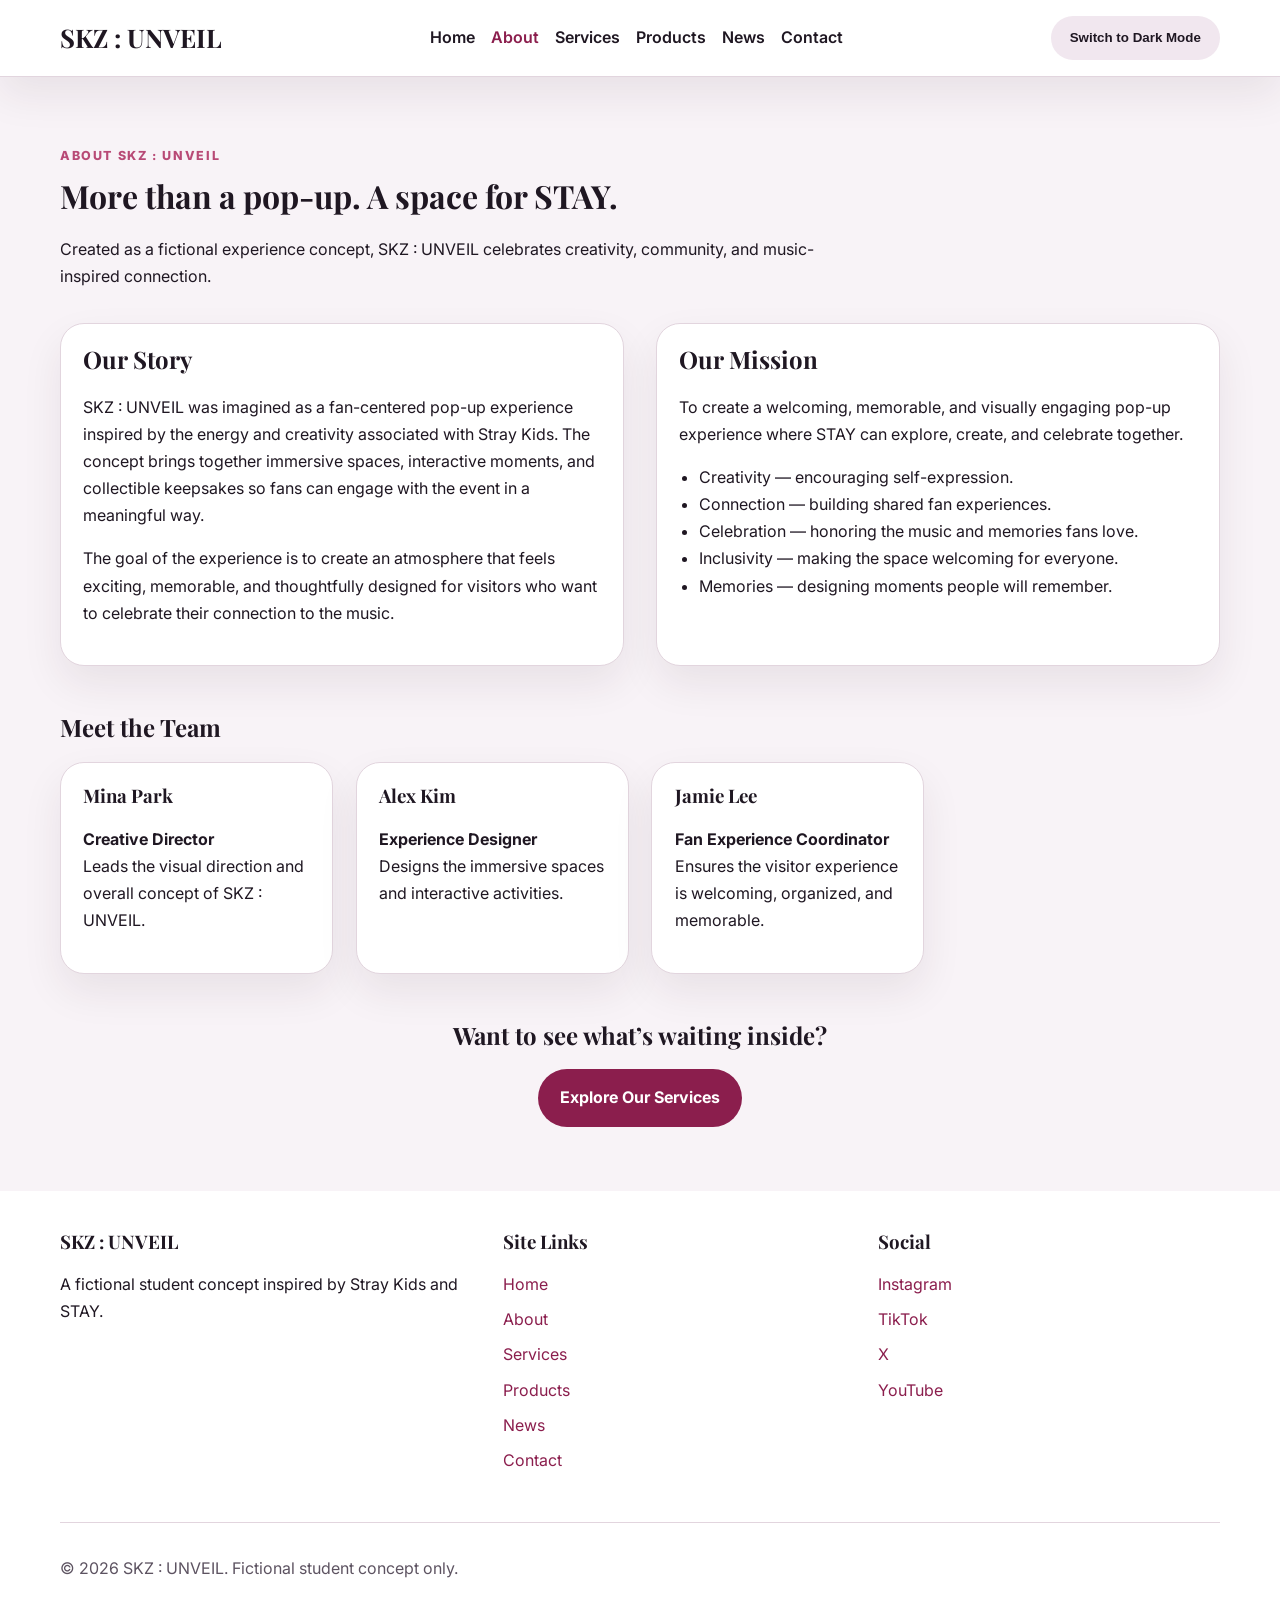
==== about.html @ d217f374 "Initial commit: HTML, CSS, JS, and JSON data" ====
<!DOCTYPE html>
<html lang="en" data-theme="light">
<head>
  <meta charset="UTF-8" />
  <meta name="viewport" content="width=device-width, initial-scale=1.0" />
  <title>About | SKZ : UNVEIL</title>
  <link rel="preconnect" href="https://fonts.googleapis.com">
  <link rel="preconnect" href="https://fonts.gstatic.com" crossorigin>
  <link href="https://fonts.googleapis.com/css2?family=Inter:wght@400;500;600;700;800&family=Playfair+Display:wght@600;700&display=swap" rel="stylesheet">
  <link rel="stylesheet" href="css/style.css" />
</head>
<body>
  <header class="site-header">
    <div class="container nav-wrap">
      <a class="brand" href="index.html">SKZ : UNVEIL</a>
      <nav class="site-nav" aria-label="Main navigation">
        <a href="index.html">Home</a>
        <a href="about.html" class="active">About</a>
        <a href="services.html">Services</a>
        <a href="products.html">Products</a>
        <a href="blog.html">News</a>
        <a href="contact.html">Contact</a>
      </nav>
      <button id="theme-toggle" class="theme-toggle" type="button">Switch to Dark Mode</button>
    </div>
  </header>

  <main class="section">
    <div class="container">
      <div class="section-heading">
        <span class="eyebrow">About SKZ : UNVEIL</span>
        <h1>More than a pop-up. A space for STAY.</h1>
        <p>Created as a fictional experience concept, SKZ : UNVEIL celebrates creativity, community, and music-inspired connection.</p>
      </div>

      <div class="two-col">
        <section class="content-card">
          <h2>Our Story</h2>
          <p>
            SKZ : UNVEIL was imagined as a fan-centered pop-up experience inspired by the energy and
            creativity associated with Stray Kids. The concept brings together immersive spaces,
            interactive moments, and collectible keepsakes so fans can engage with the event in a
            meaningful way.
          </p>
          <p>
            The goal of the experience is to create an atmosphere that feels exciting, memorable, and
            thoughtfully designed for visitors who want to celebrate their connection to the music.
          </p>
        </section>

        <aside class="content-card">
          <h2>Our Mission</h2>
          <p>
            To create a welcoming, memorable, and visually engaging pop-up experience where STAY can
            explore, create, and celebrate together.
          </p>
          <ul class="styled-list">
            <li>Creativity — encouraging self-expression.</li>
            <li>Connection — building shared fan experiences.</li>
            <li>Celebration — honoring the music and memories fans love.</li>
            <li>Inclusivity — making the space welcoming for everyone.</li>
            <li>Memories — designing moments people will remember.</li>
          </ul>
        </aside>
      </div>

      <section class="section-inner">
        <h2>Meet the Team</h2>
        <div class="feature-grid">
          <article class="feature-card">
            <h3>Mina Park</h3>
            <p><strong>Creative Director</strong><br>Leads the visual direction and overall concept of SKZ : UNVEIL.</p>
          </article>
          <article class="feature-card">
            <h3>Alex Kim</h3>
            <p><strong>Experience Designer</strong><br>Designs the immersive spaces and interactive activities.</p>
          </article>
          <article class="feature-card">
            <h3>Jamie Lee</h3>
            <p><strong>Fan Experience Coordinator</strong><br>Ensures the visitor experience is welcoming, organized, and memorable.</p>
          </article>
        </div>
      </section>

      <section class="section-inner center-cta">
        <h2>Want to see what’s waiting inside?</h2>
        <a class="btn btn-primary" href="services.html">Explore Our Services</a>
      </section>
    </div>
  </main>

  <footer class="site-footer">
    <div class="container footer-grid">
      <div>
        <h3>SKZ : UNVEIL</h3>
        <p>A fictional student concept inspired by Stray Kids and STAY.</p>
      </div>
      <div>
        <h3>Site Links</h3>
        <ul class="footer-links">
          <li><a href="index.html">Home</a></li>
          <li><a href="about.html">About</a></li>
          <li><a href="services.html">Services</a></li>
          <li><a href="products.html">Products</a></li>
          <li><a href="blog.html">News</a></li>
          <li><a href="contact.html">Contact</a></li>
        </ul>
      </div>
      <div>
        <h3>Social</h3>
        <ul class="footer-links">
          <li><a href="#">Instagram</a></li>
          <li><a href="#">TikTok</a></li>
          <li><a href="#">X</a></li>
          <li><a href="#">YouTube</a></li>
        </ul>
      </div>
    </div>
    <div class="container footer-bottom">
      <p>&copy; 2026 SKZ : UNVEIL. Fictional student concept only.</p>
    </div>
  </footer>
</body>
</html>
---- css/style.css ----
:root {
    --bg: #f8f3f7;
    --surface: #ffffff;
    --surface-2: #f1e7ef;
    --text: #1f1722;
    --muted: #5d5361;
    --accent: #8b1e4d;
    --accent-2: #b84a76;
    --border: #e2d5de;
    --shadow: 0 18px 40px rgba(47, 22, 35, 0.08);
  }
  
  [data-theme="dark"] {
    --bg: #110d12;
    --surface: #1b151d;
    --surface-2: #251c27;
    --text: #f8eef4;
    --muted: #d7c2ce;
    --accent: #e56f9b;
    --accent-2: #ff9ab9;
    --border: #3b2d39;
    --shadow: 0 18px 40px rgba(0, 0, 0, 0.25);
  }
  
  * {
    box-sizing: border-box;
  }
  
  html {
    scroll-behavior: smooth;
  }
  
  body {
    margin: 0;
    font-family: "Inter", sans-serif;
    background: var(--bg);
    color: var(--text);
    line-height: 1.7;
  }
  
  img {
    width: 100%;
    display: block;
    border-radius: 24px;
  }
  
  a {
    color: var(--accent);
    text-decoration: none;
  }
  
  a:hover {
    text-decoration: underline;
  }
  
  .container {
    width: min(1160px, 92%);
    margin: 0 auto;
  }
  
  .site-header,
  .site-footer {
    background: var(--surface);
    border-color: var(--border);
  }
  
  .site-header {
    position: sticky;
    top: 0;
    z-index: 1000;
    border-bottom: 1px solid var(--border);
    box-shadow: var(--shadow);
  }
  
  .nav-wrap {
    display: flex;
    align-items: center;
    justify-content: space-between;
    gap: 1rem;
    flex-wrap: wrap;
    padding: 1rem 0;
  }
  
  .brand {
    font-family: "Playfair Display", serif;
    font-size: 1.6rem;
    font-weight: 700;
    color: var(--text);
  }
  
  .site-nav {
    display: flex;
    flex-wrap: wrap;
    gap: 1rem;
  }
  
  .site-nav a {
    color: var(--text);
    font-weight: 600;
  }
  
  .site-nav a.active {
    color: var(--accent);
  }
  
  .theme-toggle,
  .btn {
    border: 0;
    cursor: pointer;
    border-radius: 999px;
    font-weight: 700;
    transition: 0.2s ease;
  }
  
  .theme-toggle {
    padding: 0.9rem 1.2rem;
    background: var(--surface-2);
    color: var(--text);
  }
  
  .btn {
    display: inline-block;
    padding: 0.95rem 1.35rem;
  }
  
  .btn-primary {
    background: var(--accent);
    color: white;
  }
  
  .btn-primary:hover {
    background: var(--accent-2);
    text-decoration: none;
  }
  
  .btn-secondary {
    background: transparent;
    border: 1px solid var(--border);
    color: var(--text);
  }
  
  .hero {
    padding: 4.5rem 0 3rem;
  }
  
  .hero-grid,
  .two-col,
  .contact-grid {
    display: grid;
    gap: 2rem;
  }
  
  .hero-grid {
    grid-template-columns: 1.05fr 0.95fr;
    align-items: center;
  }
  
  .hero-content h1,
  .section-heading h1,
  h1, h2, h3 {
    font-family: "Playfair Display", serif;
    line-height: 1.15;
    margin-top: 0;
  }
  
  .hero-content h1 {
    font-size: clamp(2.7rem, 5vw, 5rem);
    margin-bottom: 1rem;
  }
  
  .lead {
    font-size: 1.08rem;
    color: var(--muted);
    max-width: 62ch;
  }
  
  .hero-actions {
    display: flex;
    gap: 1rem;
    flex-wrap: wrap;
    margin: 1.5rem 0;
  }
  
  .hero-panel {
    position: relative;
  }
  
  .hero-panel img {
    min-height: 460px;
    object-fit: cover;
  }
  
  .hero-card {
    position: absolute;
    bottom: 1.2rem;
    left: 1.2rem;
    right: 1.2rem;
    background: rgba(255,255,255,0.88);
    color: #231923;
    border-radius: 20px;
    padding: 1rem 1.2rem;
    box-shadow: var(--shadow);
  }
  
  [data-theme="dark"] .hero-card {
    background: rgba(19, 15, 20, 0.88);
    color: var(--text);
  }
  
  .eyebrow {
    display: inline-block;
    margin-bottom: 0.75rem;
    text-transform: uppercase;
    letter-spacing: 0.13em;
    font-size: 0.78rem;
    font-weight: 800;
    color: var(--accent-2);
  }
  
  .section {
    padding: 4rem 0;
  }
  
  .section-heading {
    max-width: 760px;
    margin-bottom: 2rem;
  }
  
  .feature-grid,
  .service-grid,
  .product-grid,
  .blog-grid,
  .steps {
    display: grid;
    gap: 1.4rem;
  }
  
  .feature-grid {
    grid-template-columns: repeat(4, 1fr);
  }
  
  .service-grid {
    grid-template-columns: repeat(2, 1fr);
  }
  
  .product-grid {
    grid-template-columns: repeat(3, 1fr);
  }
  
  .blog-grid {
    grid-template-columns: repeat(2, 1fr);
  }
  
  .feature-card,
  .service-card,
  .content-card,
  .product-card,
  .blog-card,
  .step,
  .cta-box {
    background: var(--surface);
    border: 1px solid var(--border);
    border-radius: 24px;
    box-shadow: var(--shadow);
  }
  
  .feature-card,
  .service-card,
  .content-card,
  .step {
    padding: 1.4rem;
  }
  
  .product-card,
  .blog-card {
    overflow: hidden;
  }
  
  .product-body,
  .blog-body {
    padding: 1.2rem;
  }
  
  .alt-section {
    background: var(--surface-2);
  }
  
  .two-col {
    grid-template-columns: 1fr 1fr;
  }
  
  .info-item,
  .styled-list,
  .faq details,
  .social-block {
    margin-bottom: 1rem;
  }
  
  .styled-list {
    padding-left: 1.2rem;
  }
  
  .section-inner {
    margin-top: 3rem;
  }
  
  .center-cta {
    text-align: center;
  }
  
  .cta-box {
    padding: 2rem;
    text-align: center;
  }
  
  .filter-wrap {
    margin-bottom: 1.5rem;
  }
  
  .filter-wrap input,
  .contact-form input,
  .contact-form textarea {
    width: 100%;
    padding: 0.95rem 1rem;
    border-radius: 16px;
    border: 1px solid var(--border);
    background: var(--surface);
    color: var(--text);
    font: inherit;
  }
  
  .filter-wrap #no-results {
    display: none;
    color: var(--accent);
    font-weight: 700;
  }
  
  .tag {
    display: inline-block;
    background: var(--surface-2);
    color: var(--accent);
    font-size: 0.8rem;
    font-weight: 800;
    border-radius: 999px;
    padding: 0.35rem 0.75rem;
    margin-bottom: 0.8rem;
  }
  
  .meta {
    color: var(--muted);
    font-size: 0.95rem;
  }
  
  .faq details {
    background: var(--surface);
    border: 1px solid var(--border);
    border-radius: 16px;
    padding: 1rem 1.1rem;
    box-shadow: var(--shadow);
  }
  
  .faq summary {
    cursor: pointer;
    font-weight: 700;
  }
  
  .contact-grid {
    grid-template-columns: 1fr 1fr;
    align-items: start;
  }
  
  .contact-form {
    display: grid;
    gap: 0.8rem;
  }
  
  .form-note {
    font-size: 0.92rem;
    color: var(--muted);
  }
  
  .footer-grid {
    display: grid;
    grid-template-columns: 1.2fr 1fr 1fr;
    gap: 2rem;
    padding: 2.5rem 0;
  }
  
  .footer-links {
    list-style: none;
    padding: 0;
    margin: 0;
  }
  
  .footer-links li {
    margin-bottom: 0.5rem;
  }
  
  .footer-bottom {
    border-top: 1px solid var(--border);
    padding: 1rem 0 2rem;
    color: var(--muted);
  }
  
  .error-msg {
    display: block;
    color: #d94d4d;
    font-size: 0.9rem;
  }
  
  @media (max-width: 980px) {
    .hero-grid,
    .two-col,
    .contact-grid,
    .footer-grid,
    .feature-grid,
    .product-grid {
      grid-template-columns: 1fr 1fr;
    }
  
    .blog-grid,
    .service-grid {
      grid-template-columns: 1fr;
    }
  }
  
  @media (max-width: 720px) {
    .hero-grid,
    .two-col,
    .contact-grid,
    .footer-grid,
    .feature-grid,
    .product-grid {
      grid-template-columns: 1fr;
    }
  
    .nav-wrap {
      justify-content: center;
    }
  
    .site-nav {
      justify-content: center;
    }
  
    .hero-content h1 {
      font-size: 2.6rem;
    }
  }
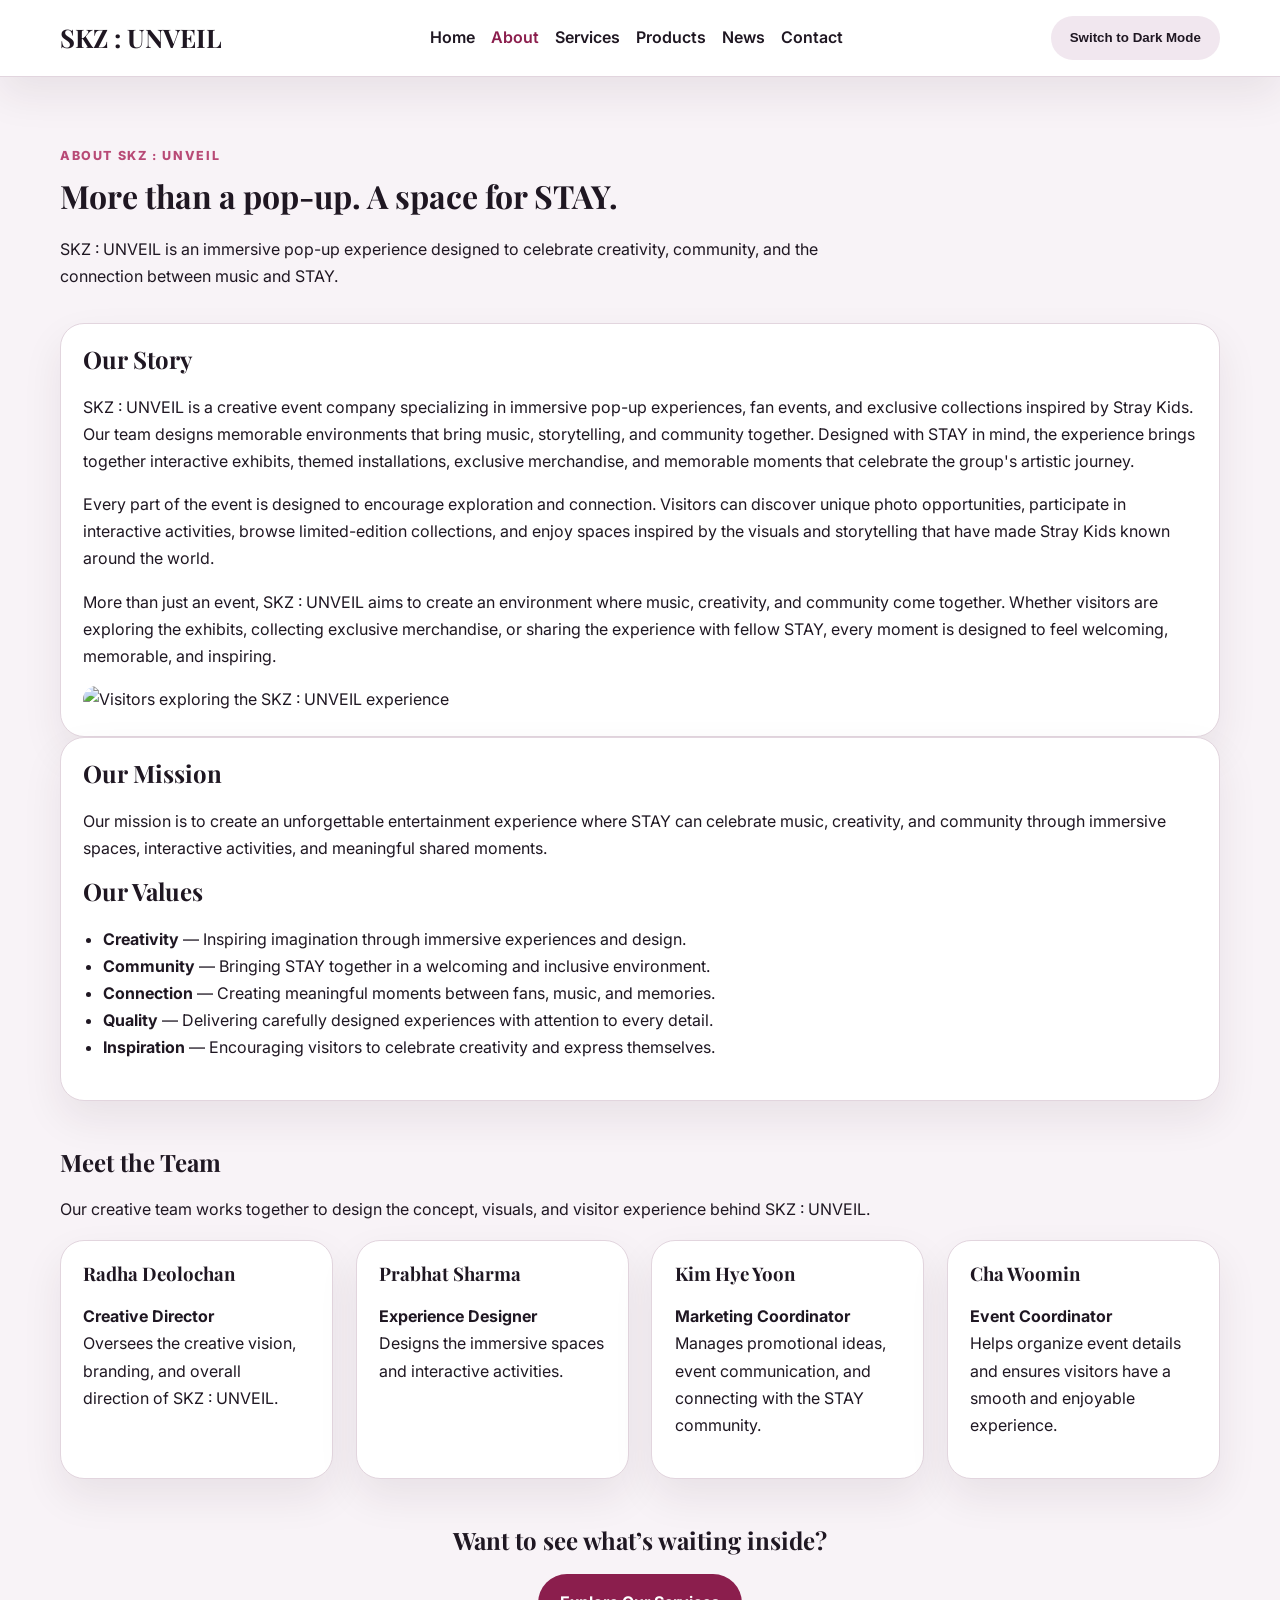
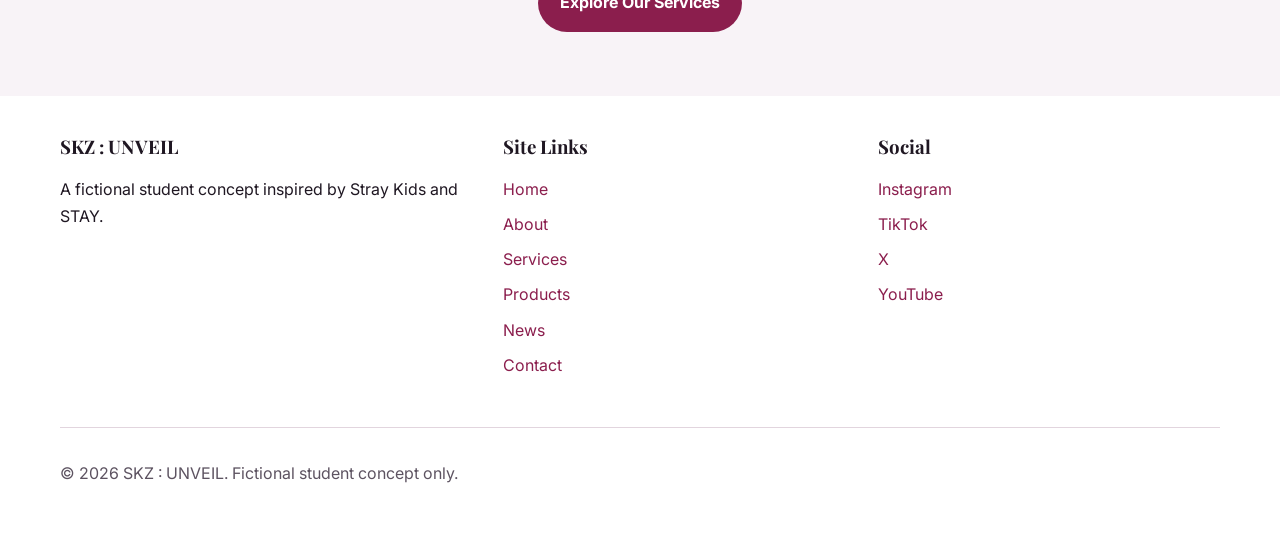
==== commit 6e30f267: "Added content and layouts for main website pages" ====
--- a/about.html
+++ b/about.html
@@ -10,6 +10,7 @@
   <link rel="stylesheet" href="css/style.css" />
 </head>
 <body>
+    <!-- Website Header and Navigation -->
   <header class="site-header">
     <div class="container nav-wrap">
       <a class="brand" href="index.html">SKZ : UNVEIL</a>
@@ -24,60 +25,99 @@
       <button id="theme-toggle" class="theme-toggle" type="button">Switch to Dark Mode</button>
     </div>
   </header>
-
+  
+ <!-- Main About Page Content: Company introduction, mission, values, and team -->
   <main class="section">
     <div class="container">
       <div class="section-heading">
         <span class="eyebrow">About SKZ : UNVEIL</span>
         <h1>More than a pop-up. A space for STAY.</h1>
-        <p>Created as a fictional experience concept, SKZ : UNVEIL celebrates creativity, community, and music-inspired connection.</p>
+        <p> SKZ : UNVEIL is an immersive pop-up experience designed to celebrate creativity, community, and the connection between music and STAY. </p>
       </div>
 
-      <div class="two-col">
-        <section class="content-card">
-          <h2>Our Story</h2>
-          <p>
-            SKZ : UNVEIL was imagined as a fan-centered pop-up experience inspired by the energy and
-            creativity associated with Stray Kids. The concept brings together immersive spaces,
-            interactive moments, and collectible keepsakes so fans can engage with the event in a
-            meaningful way.
-          </p>
-          <p>
-            The goal of the experience is to create an atmosphere that feels exciting, memorable, and
-            thoughtfully designed for visitors who want to celebrate their connection to the music.
-          </p>
-        </section>
+      <!-- About SKZ : UNVEIL -->
+<div class="about-layout">
 
-        <aside class="content-card">
-          <h2>Our Mission</h2>
-          <p>
-            To create a welcoming, memorable, and visually engaging pop-up experience where STAY can
-            explore, create, and celebrate together.
-          </p>
-          <ul class="styled-list">
-            <li>Creativity — encouraging self-expression.</li>
-            <li>Connection — building shared fan experiences.</li>
-            <li>Celebration — honoring the music and memories fans love.</li>
-            <li>Inclusivity — making the space welcoming for everyone.</li>
-            <li>Memories — designing moments people will remember.</li>
-          </ul>
-        </aside>
-      </div>
+    <!-- Our Story -->
+    <section class="content-card">
+      <h2>Our Story</h2>
+  
+      <p>
+        SKZ : UNVEIL is a creative event company specializing in immersive pop-up experiences, fan events, and exclusive collections inspired by Stray Kids. Our team designs memorable environments that bring music, storytelling, and community together. Designed with STAY in mind,
+        the experience brings together interactive exhibits, themed installations,
+        exclusive merchandise, and memorable moments that celebrate the group's
+        artistic journey.
+      </p>
+  
+      <p>
+        Every part of the event is designed to encourage exploration and connection.
+        Visitors can discover unique photo opportunities, participate in interactive
+        activities, browse limited-edition collections, and enjoy spaces inspired by
+        the visuals and storytelling that have made Stray Kids known around the world.
+      </p>
+  
+      <p>
+        More than just an event, SKZ : UNVEIL aims to create an environment where
+        music, creativity, and community come together. Whether visitors are exploring
+        the exhibits, collecting exclusive merchandise, or sharing the experience
+        with fellow STAY, every moment is designed to feel welcoming, memorable,
+        and inspiring.
+      </p>
+  
+      <!-- About page image -->
+      <img src="images/about-story.jpg" alt="Visitors exploring the SKZ : UNVEIL experience">
+    </section>
+  
+    <!-- Mission and Values -->
+    <aside class="content-card">
+  
+      <h2>Our Mission</h2>
+  
+      <p>
+        Our mission is to create an unforgettable entertainment experience where
+        STAY can celebrate music, creativity, and community through immersive
+        spaces, interactive activities, and meaningful shared moments.
+      </p>
+  
+      <h2>Our Values</h2>
+  
+      <ul class="styled-list">
+        <li><strong>Creativity</strong> — Inspiring imagination through immersive experiences and design.</li>
+  
+        <li><strong>Community</strong> — Bringing STAY together in a welcoming and inclusive environment.</li>
+  
+        <li><strong>Connection</strong> — Creating meaningful moments between fans, music, and memories.</li>
+  
+        <li><strong>Quality</strong> — Delivering carefully designed experiences with attention to every detail.</li>
+  
+        <li><strong>Inspiration</strong> — Encouraging visitors to celebrate creativity and express themselves.</li>
+      </ul>
+  
+    </aside>
+  
+  </div>
 
+      <!-- Meet the Team Section -->
       <section class="section-inner">
         <h2>Meet the Team</h2>
+        <p>Our creative team works together to design the concept, visuals, and visitor
+            experience behind SKZ : UNVEIL.</p>
         <div class="feature-grid">
           <article class="feature-card">
-            <h3>Mina Park</h3>
-            <p><strong>Creative Director</strong><br>Leads the visual direction and overall concept of SKZ : UNVEIL.</p>
+            <h3>Radha Deolochan</h3>
+            <p><strong>Creative Director</strong><br>Oversees the creative vision, branding, and overall direction of SKZ : UNVEIL.</p>
           </article>
           <article class="feature-card">
-            <h3>Alex Kim</h3>
+            <h3>Prabhat Sharma</h3>
             <p><strong>Experience Designer</strong><br>Designs the immersive spaces and interactive activities.</p>
           </article>
           <article class="feature-card">
-            <h3>Jamie Lee</h3>
-            <p><strong>Fan Experience Coordinator</strong><br>Ensures the visitor experience is welcoming, organized, and memorable.</p>
+            <h3>Kim Hye Yoon</h3>
+            <p><strong>Marketing Coordinator</strong><br> Manages promotional ideas, event communication, and connecting with the STAY community.</p>
+          </article>
+          <article class="feature-card">
+            <h3>Cha Woomin</h3>
+            <p><strong>Event Coordinator</strong><br> Helps organize event details and ensures visitors have a smooth and enjoyable experience.</p>
           </article>
         </div>
       </section>
@@ -89,6 +129,8 @@
     </div>
   </main>
 
+    <!-- Website Footer with navigation and social links -->
+    <footer class="site-footer">
   <footer class="site-footer">
     <div class="container footer-grid">
       <div>
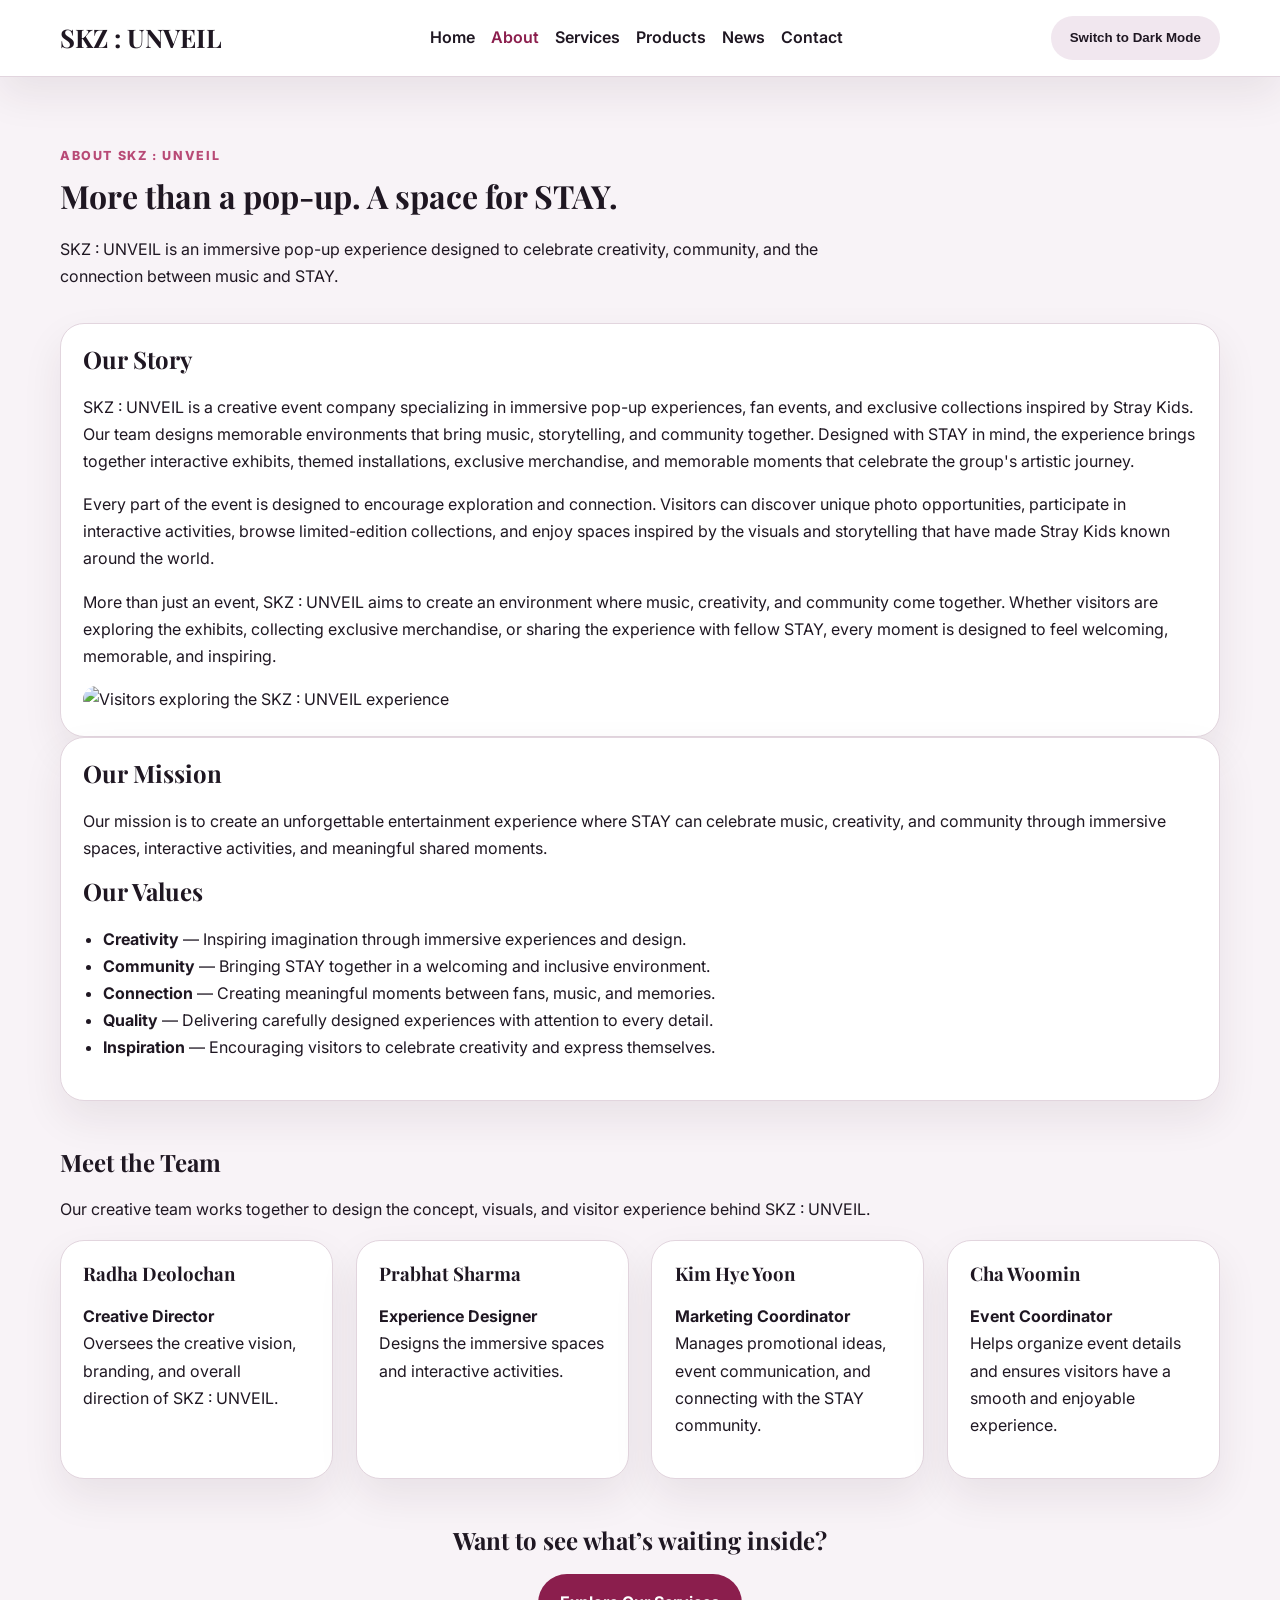
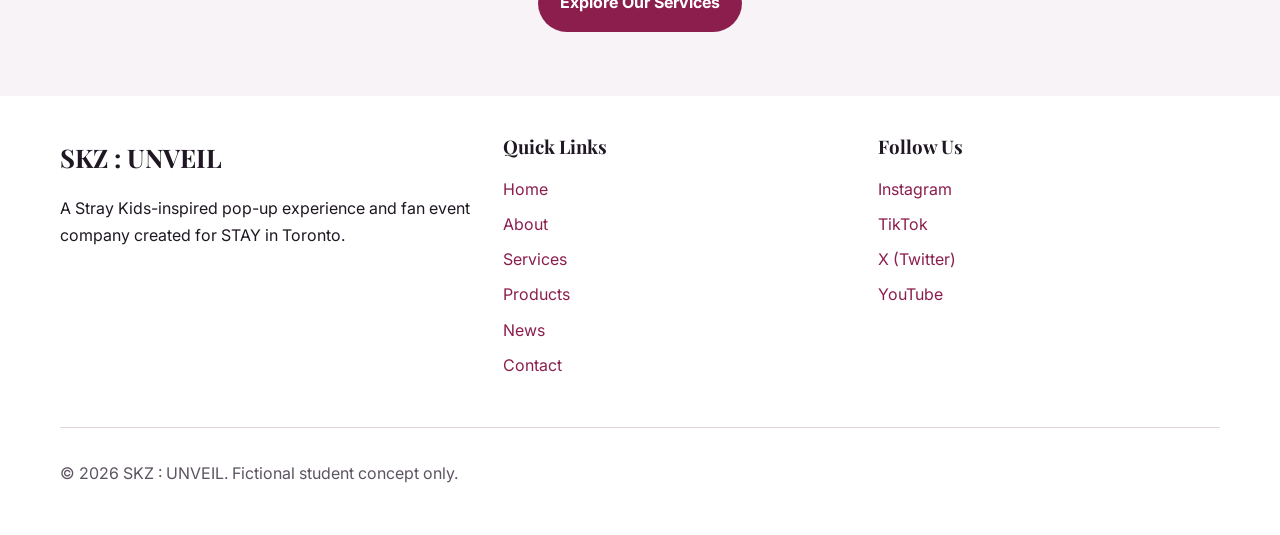
==== commit 36d84d2b: "Fix dark mode script tags and update footer component to SKZ UNVEIL" ====
--- a/about.html
+++ b/about.html
@@ -162,5 +162,7 @@
       <p>&copy; 2026 SKZ : UNVEIL. Fictional student concept only.</p>
     </div>
   </footer>
+<script src="js/theme.js"></script>
+  <script src="js/components.js"></script>
 </body>
 </html>
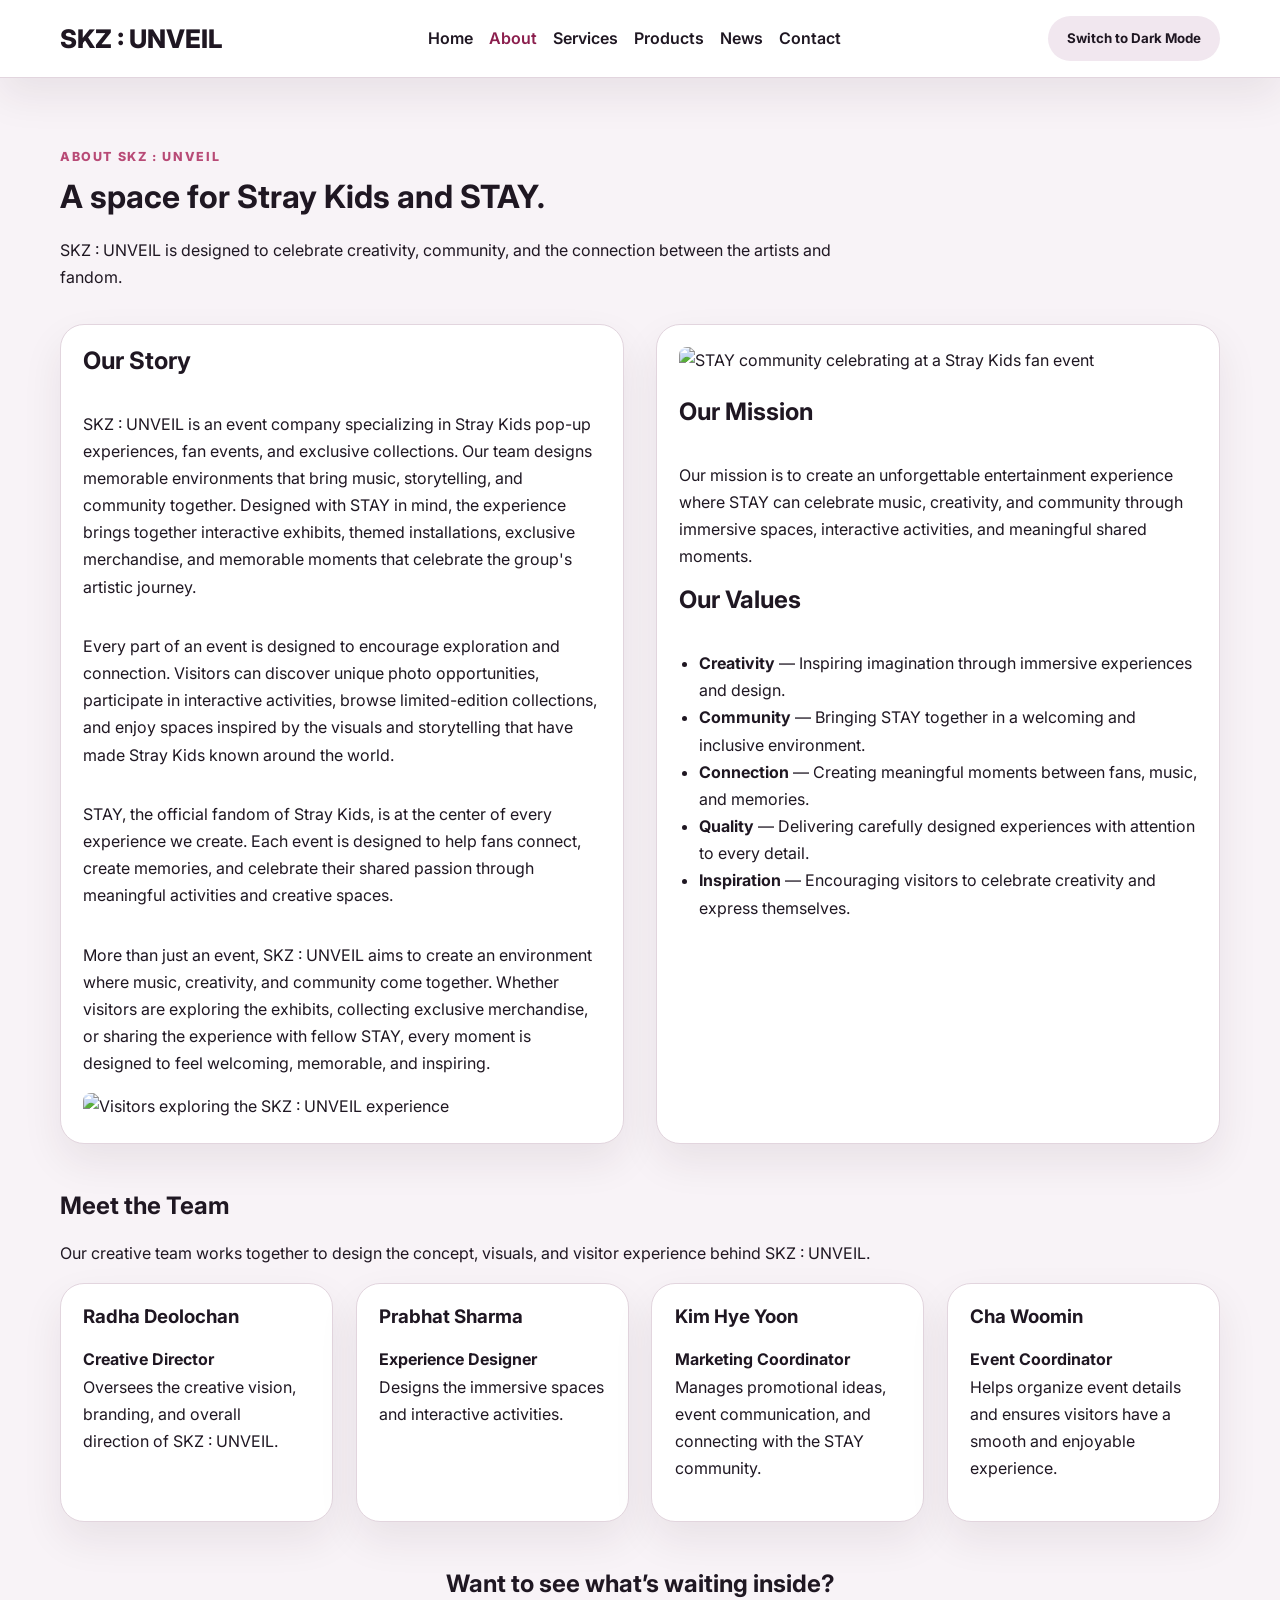
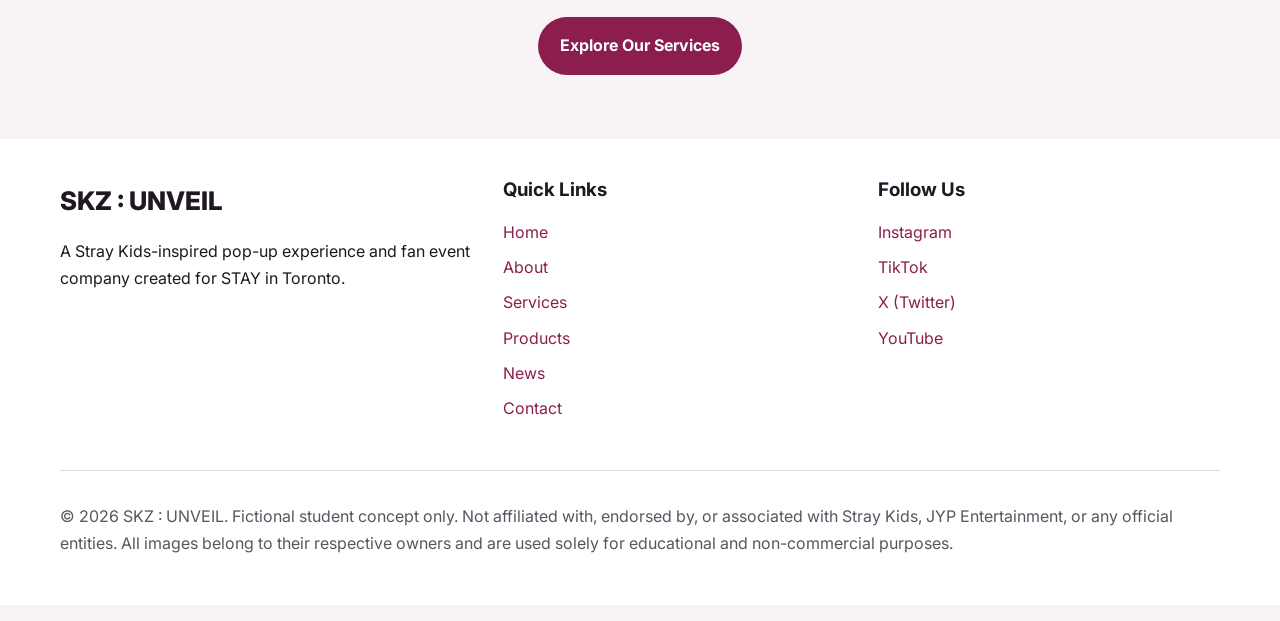
==== commit 23ae7a20: "Complete final project update with styles, components, and disclaimers" ====
--- a/about.html
+++ b/about.html
@@ -4,104 +4,135 @@
   <meta charset="UTF-8" />
   <meta name="viewport" content="width=device-width, initial-scale=1.0" />
   <title>About | SKZ : UNVEIL</title>
+  
+  <!-- External Google Fonts -->
   <link rel="preconnect" href="https://fonts.googleapis.com">
   <link rel="preconnect" href="https://fonts.gstatic.com" crossorigin>
   <link href="https://fonts.googleapis.com/css2?family=Inter:wght@400;500;600;700;800&family=Playfair+Display:wght@600;700&display=swap" rel="stylesheet">
+  
+  <!-- External CSS Stylesheet -->
   <link rel="stylesheet" href="css/style.css" />
+
+  <!-- Internal CSS (Ensures side-by-side card layout + Phase 1 CSS level requirement) -->
+  <style>
+    @media (min-width: 769px) {
+      .about-layout {
+        display: grid;
+        grid-template-columns: 1fr 1fr;
+        gap: 2rem;
+        align-items: stretch;
+      }
+    }
+    .about-badge {
+      display: inline-block;
+      padding: 0.35rem 0.75rem;
+      border-radius: 6px;
+      background: var(--card-bg, rgba(0,0,0,0.05));
+      font-size: 0.85rem;
+      font-weight: 600;
+      margin-top: 0.5rem;
+    }
+  </style>
 </head>
 <body>
-    <!-- Website Header and Navigation -->
-  <header class="site-header">
-    <div class="container nav-wrap">
-      <a class="brand" href="index.html">SKZ : UNVEIL</a>
-      <nav class="site-nav" aria-label="Main navigation">
-        <a href="index.html">Home</a>
-        <a href="about.html" class="active">About</a>
-        <a href="services.html">Services</a>
-        <a href="products.html">Products</a>
-        <a href="blog.html">News</a>
-        <a href="contact.html">Contact</a>
-      </nav>
-      <button id="theme-toggle" class="theme-toggle" type="button">Switch to Dark Mode</button>
-    </div>
-  </header>
+
+  <!-- Dynamic Header Placeholder (Loaded via js/components.js in Phase 2) -->
+  <div id="header-placeholder">
+    <!-- Fallback header markup used before JavaScript loads components/header.html -->
+    <header class="site-header">
+      <div class="container nav-wrap">
+        <a class="brand" href="index.html">SKZ : UNVEIL</a>
+        <nav class="site-nav" aria-label="Main navigation">
+          <a href="index.html">Home</a>
+          <a href="about.html" class="active">About</a>
+          <a href="services.html">Services</a>
+          <a href="products.html">Products</a>
+          <a href="blog.html">News</a>
+          <a href="contact.html">Contact</a>
+        </nav>
+        <button id="theme-toggle" class="theme-toggle" type="button">Switch to Dark Mode</button>
+      </div>
+    </header>
+  </div>
   
- <!-- Main About Page Content: Company introduction, mission, values, and team -->
+  <!-- Main About Page Content -->
   <main class="section">
     <div class="container">
       <div class="section-heading">
         <span class="eyebrow">About SKZ : UNVEIL</span>
-        <h1>More than a pop-up. A space for STAY.</h1>
-        <p> SKZ : UNVEIL is an immersive pop-up experience designed to celebrate creativity, community, and the connection between music and STAY. </p>
-      </div>
-
-      <!-- About SKZ : UNVEIL -->
-<div class="about-layout">
-
-    <!-- Our Story -->
-    <section class="content-card">
-      <h2>Our Story</h2>
-  
-      <p>
-        SKZ : UNVEIL is a creative event company specializing in immersive pop-up experiences, fan events, and exclusive collections inspired by Stray Kids. Our team designs memorable environments that bring music, storytelling, and community together. Designed with STAY in mind,
-        the experience brings together interactive exhibits, themed installations,
-        exclusive merchandise, and memorable moments that celebrate the group's
-        artistic journey.
-      </p>
-  
-      <p>
-        Every part of the event is designed to encourage exploration and connection.
-        Visitors can discover unique photo opportunities, participate in interactive
-        activities, browse limited-edition collections, and enjoy spaces inspired by
-        the visuals and storytelling that have made Stray Kids known around the world.
-      </p>
-  
-      <p>
-        More than just an event, SKZ : UNVEIL aims to create an environment where
-        music, creativity, and community come together. Whether visitors are exploring
-        the exhibits, collecting exclusive merchandise, or sharing the experience
-        with fellow STAY, every moment is designed to feel welcoming, memorable,
-        and inspiring.
-      </p>
-  
-      <!-- About page image -->
-      <img src="images/about-story.jpg" alt="Visitors exploring the SKZ : UNVEIL experience">
-    </section>
-  
-    <!-- Mission and Values -->
-    <aside class="content-card">
-  
-      <h2>Our Mission</h2>
-  
-      <p>
-        Our mission is to create an unforgettable entertainment experience where
-        STAY can celebrate music, creativity, and community through immersive
-        spaces, interactive activities, and meaningful shared moments.
-      </p>
-  
-      <h2>Our Values</h2>
-  
-      <ul class="styled-list">
-        <li><strong>Creativity</strong> — Inspiring imagination through immersive experiences and design.</li>
-  
-        <li><strong>Community</strong> — Bringing STAY together in a welcoming and inclusive environment.</li>
-  
-        <li><strong>Connection</strong> — Creating meaningful moments between fans, music, and memories.</li>
-  
-        <li><strong>Quality</strong> — Delivering carefully designed experiences with attention to every detail.</li>
-  
-        <li><strong>Inspiration</strong> — Encouraging visitors to celebrate creativity and express themselves.</li>
-      </ul>
-  
-    </aside>
-  
-  </div>
+        <h1>A space for Stray Kids and STAY.</h1>
+        <p>SKZ : UNVEIL is designed to celebrate creativity, community, and the connection between the artists and fandom.</p>
+      </div>
+
+      <!-- Side-by-Side Layout Container: Box 1 (Our Story) & Box 2 (Mission & Values) -->
+      <div class="about-layout">
+
+        <!-- Box 1 (Left Side): Our Story -->
+        <section class="content-card">
+          <h2>Our Story</h2>
+      
+          <p>
+            SKZ : UNVEIL is an event company specializing in Stray Kids pop-up experiences, fan events, and exclusive collections. Our team designs memorable environments that bring music, storytelling, and community together. Designed with STAY in mind,
+            the experience brings together interactive exhibits, themed installations,
+            exclusive merchandise, and memorable moments that celebrate the group's
+            artistic journey.
+          </p>
+      
+          <p>
+            Every part of an event is designed to encourage exploration and connection.
+            Visitors can discover unique photo opportunities, participate in interactive
+            activities, browse limited-edition collections, and enjoy spaces inspired by
+            the visuals and storytelling that have made Stray Kids known around the world.
+          </p>
+          
+          <p>
+            STAY, the official fandom of Stray Kids, is at the center of every experience
+            we create. Each event is designed to help fans connect, create memories, and
+            celebrate their shared passion through meaningful activities and creative spaces.
+          </p>
+      
+          <p>
+            More than just an event, SKZ : UNVEIL aims to create an environment where
+            music, creativity, and community come together. Whether visitors are exploring
+            the exhibits, collecting exclusive merchandise, or sharing the experience
+            with fellow STAY, every moment is designed to feel welcoming, memorable,
+            and inspiring.
+          </p>
+      
+          <!-- Story Image -->
+          <img src="images/about-story.jpg" alt="Visitors exploring the SKZ : UNVEIL experience" style="margin-top: auto; width: 100%; border-radius: 8px;">
+        </section>
+      
+        <!-- Box 2 (Right Side): Mission and Values -->
+        <aside class="content-card">
+          <!-- Image before Our Mission -->
+          <img src="images/about-mission.jpg" alt="STAY community celebrating at a Stray Kids fan event" style="width: 100%; border-radius: 8px; margin-bottom: 1.5rem;">
+
+          <h2>Our Mission</h2>
+          <p>
+            Our mission is to create an unforgettable entertainment experience where
+            STAY can celebrate music, creativity, and community through immersive
+            spaces, interactive activities, and meaningful shared moments.
+          </p>
+      
+          <h2>Our Values</h2>
+          <!-- Styled Unordered List for Option B Values Requirement -->
+          <ul class="styled-list">
+            <li><strong>Creativity</strong> — Inspiring imagination through immersive experiences and design.</li>
+            <li><strong>Community</strong> — Bringing STAY together in a welcoming and inclusive environment.</li>
+            <li><strong>Connection</strong> — Creating meaningful moments between fans, music, and memories.</li>
+            <li><strong>Quality</strong> — Delivering carefully designed experiences with attention to every detail.</li>
+            <li><strong>Inspiration</strong> — Encouraging visitors to celebrate creativity and express themselves.</li>
+          </ul>
+        </aside>
+      
+      </div>
 
       <!-- Meet the Team Section -->
       <section class="section-inner">
         <h2>Meet the Team</h2>
-        <p>Our creative team works together to design the concept, visuals, and visitor
-            experience behind SKZ : UNVEIL.</p>
+        <p>Our creative team works together to design the concept, visuals, and visitor experience behind SKZ : UNVEIL.</p>
+        
         <div class="feature-grid">
           <article class="feature-card">
             <h3>Radha Deolochan</h3>
@@ -113,15 +144,16 @@
           </article>
           <article class="feature-card">
             <h3>Kim Hye Yoon</h3>
-            <p><strong>Marketing Coordinator</strong><br> Manages promotional ideas, event communication, and connecting with the STAY community.</p>
+            <p><strong>Marketing Coordinator</strong><br>Manages promotional ideas, event communication, and connecting with the STAY community.</p>
           </article>
           <article class="feature-card">
             <h3>Cha Woomin</h3>
-            <p><strong>Event Coordinator</strong><br> Helps organize event details and ensures visitors have a smooth and enjoyable experience.</p>
+            <p><strong>Event Coordinator</strong><br>Helps organize event details and ensures visitors have a smooth and enjoyable experience.</p>
           </article>
         </div>
       </section>
 
+      <!-- Bottom Call To Action -->
       <section class="section-inner center-cta">
         <h2>Want to see what’s waiting inside?</h2>
         <a class="btn btn-primary" href="services.html">Explore Our Services</a>
@@ -129,40 +161,44 @@
     </div>
   </main>
 
-    <!-- Website Footer with navigation and social links -->
+  <!-- Dynamic Footer Placeholder (Loaded via js/components.js in Phase 2) -->
+  <div id="footer-placeholder">
+    <!-- Fallback footer markup used before JavaScript loads components/footer.html -->
     <footer class="site-footer">
-  <footer class="site-footer">
-    <div class="container footer-grid">
-      <div>
-        <h3>SKZ : UNVEIL</h3>
-        <p>A fictional student concept inspired by Stray Kids and STAY.</p>
-      </div>
-      <div>
-        <h3>Site Links</h3>
-        <ul class="footer-links">
-          <li><a href="index.html">Home</a></li>
-          <li><a href="about.html">About</a></li>
-          <li><a href="services.html">Services</a></li>
-          <li><a href="products.html">Products</a></li>
-          <li><a href="blog.html">News</a></li>
-          <li><a href="contact.html">Contact</a></li>
-        </ul>
-      </div>
-      <div>
-        <h3>Social</h3>
-        <ul class="footer-links">
-          <li><a href="#">Instagram</a></li>
-          <li><a href="#">TikTok</a></li>
-          <li><a href="#">X</a></li>
-          <li><a href="#">YouTube</a></li>
-        </ul>
-      </div>
-    </div>
-    <div class="container footer-bottom">
-      <p>&copy; 2026 SKZ : UNVEIL. Fictional student concept only.</p>
-    </div>
-  </footer>
-<script src="js/theme.js"></script>
+      <div class="container footer-grid">
+        <div>
+          <h3>SKZ : UNVEIL</h3>
+          <p>A fictional student concept inspired by Stray Kids and STAY.</p>
+        </div>
+        <div>
+          <h3>Site Links</h3>
+          <ul class="footer-links">
+            <li><a href="index.html">Home</a></li>
+            <li><a href="about.html">About</a></li>
+            <li><a href="services.html">Services</a></li>
+            <li><a href="products.html">Products</a></li>
+            <li><a href="blog.html">News</a></li>
+            <li><a href="contact.html">Contact</a></li>
+          </ul>
+        </div>
+        <div>
+          <h3>Social</h3>
+          <ul class="footer-links">
+            <li><a href="#">Instagram</a></li>
+            <li><a href="#">TikTok</a></li>
+            <li><a href="#">X</a></li>
+            <li><a href="#">YouTube</a></li>
+          </ul>
+        </div>
+      </div>
+      <div class="container footer-bottom">
+        <p>&copy; 2026 SKZ : UNVEIL. Fictional student concept only.</p>
+      </div>
+    </footer>
+  </div>
+
+  <!-- External JavaScript Scripts -->
+  <script src="js/theme.js"></script>
   <script src="js/components.js"></script>
 </body>
 </html>
--- a/css/style.css
+++ b/css/style.css
@@ -1,4 +1,10 @@
-:root {
+/**
+ * SKZ : UNVEIL — Main Stylesheet
+ * Incorporates CSS variables for Light/Dark themes, unified font styling, 
+ * component card layouts, and responsive media queries.
+ */
+
+ :root {
     --bg: #f8f3f7;
     --surface: #ffffff;
     --surface-2: #f1e7ef;
@@ -22,6 +28,7 @@
     --shadow: 0 18px 40px rgba(0, 0, 0, 0.25);
   }
   
+  /* Global Uniform Typography & Box Sizing */
   * {
     box-sizing: border-box;
   }
@@ -30,9 +37,17 @@
     scroll-behavior: smooth;
   }
   
+  body,
+  button,
+  input,
+  textarea,
+  select,
+  h1, h2, h3, h4, h5, h6 {
+    font-family: "Inter", sans-serif;
+  }
+  
   body {
     margin: 0;
-    font-family: "Inter", sans-serif;
     background: var(--bg);
     color: var(--text);
     line-height: 1.7;
@@ -58,6 +73,7 @@
     margin: 0 auto;
   }
   
+  /* Header & Footer Layouts */
   .site-header,
   .site-footer {
     background: var(--surface);
@@ -82,9 +98,9 @@
   }
   
   .brand {
-    font-family: "Playfair Display", serif;
+    font-family: "Inter", sans-serif;
     font-size: 1.6rem;
-    font-weight: 700;
+    font-weight: 800;
     color: var(--text);
   }
   
@@ -103,6 +119,7 @@
     color: var(--accent);
   }
   
+  /* Buttons & Theme Toggle */
   .theme-toggle,
   .btn {
     border: 0;
@@ -139,8 +156,9 @@
     color: var(--text);
   }
   
+  /* Hero Section */
   .hero {
-    padding: 4.5rem 0 3rem;
+    padding: 3.5rem 0 3rem;
   }
   
   .hero-grid,
@@ -151,21 +169,23 @@
   }
   
   .hero-grid {
-    grid-template-columns: 1.05fr 0.95fr;
+    grid-template-columns: 0.85fr 1.15fr;
     align-items: center;
+    gap: 2.5rem;
   }
   
   .hero-content h1,
   .section-heading h1,
   h1, h2, h3 {
-    font-family: "Playfair Display", serif;
+    font-family: "Inter", sans-serif;
     line-height: 1.15;
     margin-top: 0;
   }
   
   .hero-content h1 {
-    font-size: clamp(2.7rem, 5vw, 5rem);
+    font-size: clamp(2.1rem, 3.8vw, 3.6rem); /* Reduced from 2.7rem/5vw/5rem */
     margin-bottom: 1rem;
+    font-weight: 800;
   }
   
   .lead {
@@ -186,10 +206,18 @@
   }
   
   .hero-panel img {
-    min-height: 460px;
+    width: 110%;
+    height: auto;
+    max-height: 520px;
     object-fit: cover;
-  }
-  
+    object-position: center 20%; 
+    border-radius: 24px;
+  }
+  
+  .hero-content p, 
+.hero-content .lead {
+  white-space: nowrap; /* Forces the text to stay on a single line */
+}
   .hero-card {
     position: absolute;
     bottom: 1.2rem;
@@ -207,6 +235,32 @@
     color: var(--text);
   }
   
+  /* STAY Gallery Horizontal Row */
+  .gallery-row {
+    display: flex;
+    flex-wrap: nowrap;
+    gap: 0;
+    overflow-x: auto;
+    padding: 1rem 0;
+  }
+  
+  .gallery-row img {
+    height: 280px;
+    width: auto;
+    object-fit: contain;
+    border-radius: 0;
+  }
+  
+  .gallery-row img:first-child {
+    border-top-left-radius: 16px;
+    border-bottom-left-radius: 16px;
+  }
+  
+  .gallery-row img:last-child {
+    border-top-right-radius: 16px;
+    border-bottom-right-radius: 16px;
+  }
+  
   .eyebrow {
     display: inline-block;
     margin-bottom: 0.75rem;
@@ -222,10 +276,11 @@
   }
   
   .section-heading {
-    max-width: 760px;
+    max-width: 800px;
     margin-bottom: 2rem;
   }
   
+  /* Grid Layouts */
   .feature-grid,
   .service-grid,
   .product-grid,
@@ -313,6 +368,7 @@
     text-align: center;
   }
   
+  /* Filter & Forms */
   .filter-wrap {
     margin-bottom: 1.5rem;
   }
@@ -379,6 +435,7 @@
     color: var(--muted);
   }
   
+  /* Footer Layouts */
   .footer-grid {
     display: grid;
     grid-template-columns: 1.2fr 1fr 1fr;
@@ -404,10 +461,28 @@
   
   .error-msg {
     display: block;
-    color: #d94d4d;
+    color: #e11d48;
     font-size: 0.9rem;
   }
   
+  /* About Page Side-by-Side Layout */
+  .about-layout {
+    display: grid;
+    grid-template-columns: 1fr 1fr;
+    gap: 2rem;
+    align-items: stretch;
+    margin-top: 2rem;
+    margin-bottom: 3rem;
+  }
+  
+  .about-layout .content-card {
+    display: flex;
+    flex-direction: column;
+    justify-content: flex-start;
+    height: 100%;
+  }
+  
+  /* Responsive Media Queries */
   @media (max-width: 980px) {
     .hero-grid,
     .two-col,
@@ -424,6 +499,12 @@
     }
   }
   
+  @media (max-width: 768px) {
+    .about-layout {
+      grid-template-columns: 1fr;
+    }
+  }
+  
   @media (max-width: 720px) {
     .hero-grid,
     .two-col,
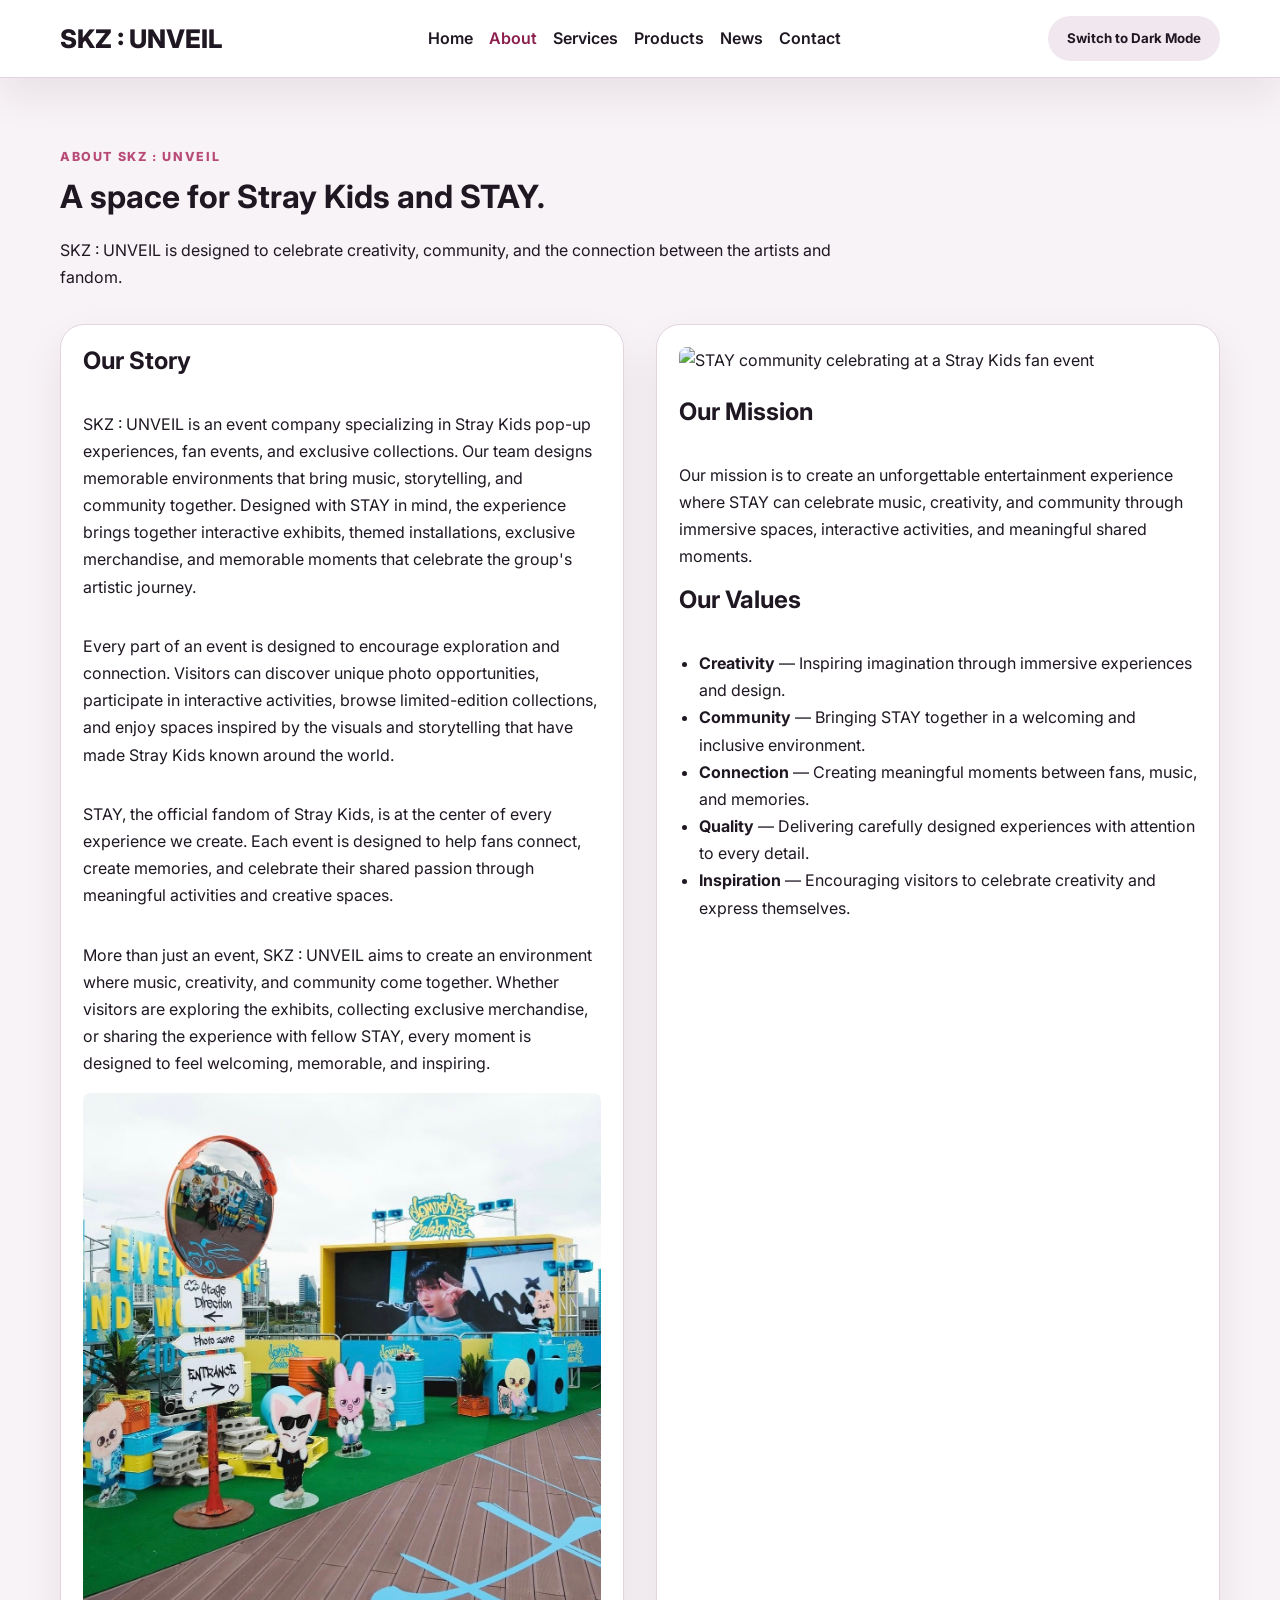
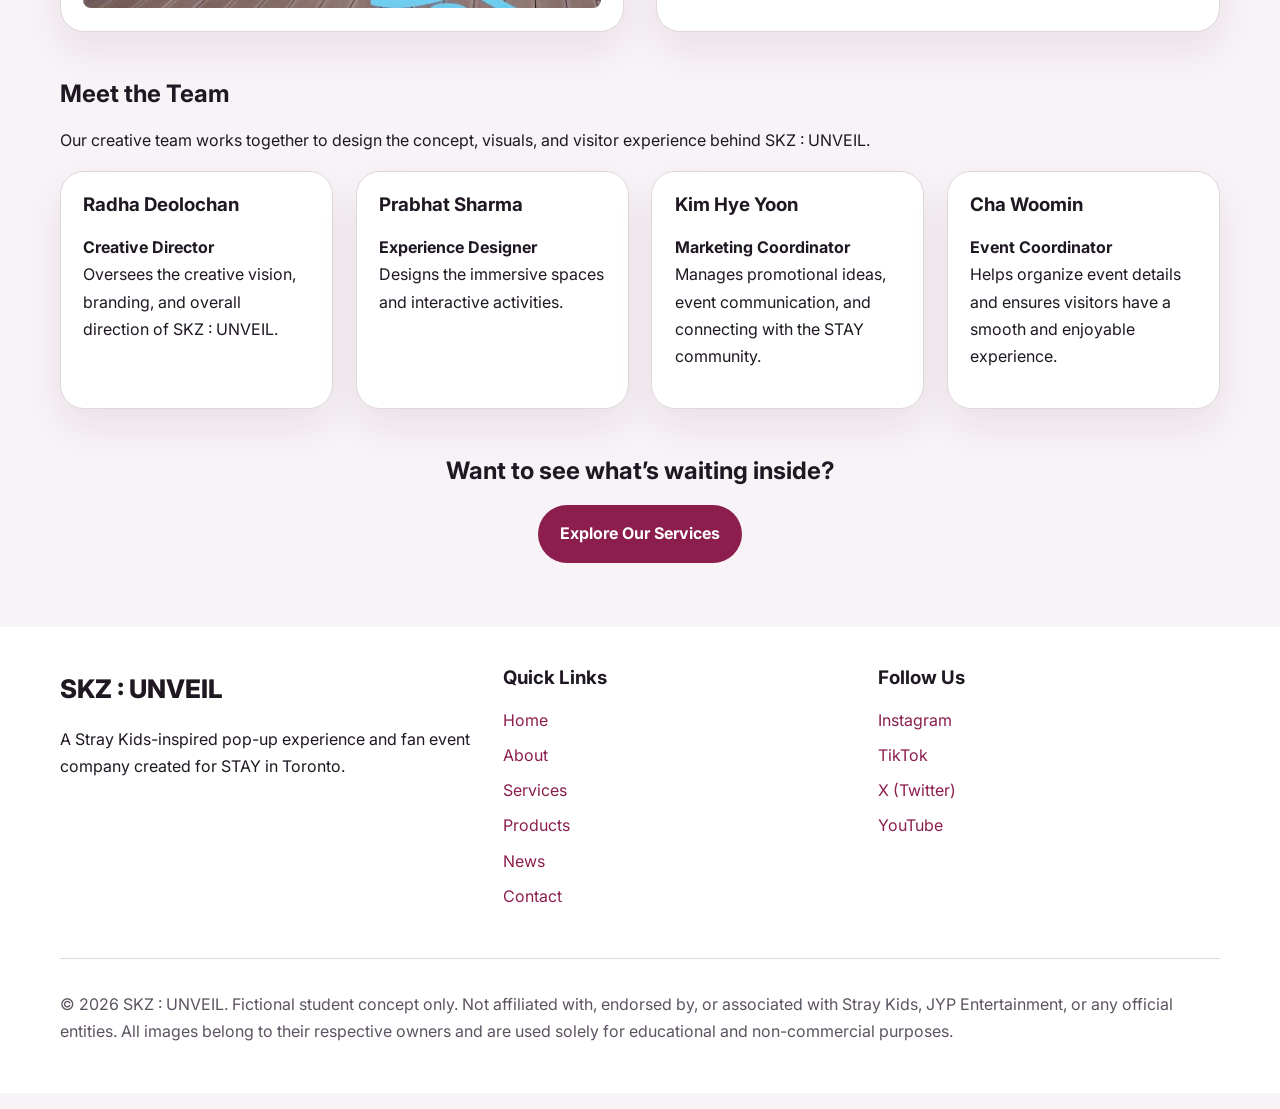
==== commit c1cfe95d: "img" ====
--- a/about.html
+++ b/about.html
@@ -100,7 +100,7 @@
           </p>
       
           <!-- Story Image -->
-          <img src="images/about-story.jpg" alt="Visitors exploring the SKZ : UNVEIL experience" style="margin-top: auto; width: 100%; border-radius: 8px;">
+          <img src="images/about-story.jpeg" alt="Visitors exploring the SKZ : UNVEIL experience" style="margin-top: auto; width: 100%; border-radius: 8px;">
         </section>
       
         <!-- Box 2 (Right Side): Mission and Values -->
--- a/css/style.css
+++ b/css/style.css
@@ -182,10 +182,16 @@
     margin-top: 0;
   }
   
-  .hero-content h1 {
-    font-size: clamp(2.1rem, 3.8vw, 3.6rem); /* Reduced from 2.7rem/5vw/5rem */
-    margin-bottom: 1rem;
-    font-weight: 800;
+  .hero-grid {
+    display: grid;
+    grid-template-columns: 1.1fr 0.9fr;
+    align-items: center;
+    gap: 2rem;
+  }
+  
+  .hero-content {
+    position: relative;
+    z-index: 2; /* Ensures text stays on top of any background layers */
   }
   
   .lead {
@@ -214,10 +220,6 @@
     border-radius: 24px;
   }
   
-  .hero-content p, 
-.hero-content .lead {
-  white-space: nowrap; /* Forces the text to stay on a single line */
-}
   .hero-card {
     position: absolute;
     bottom: 1.2rem;
